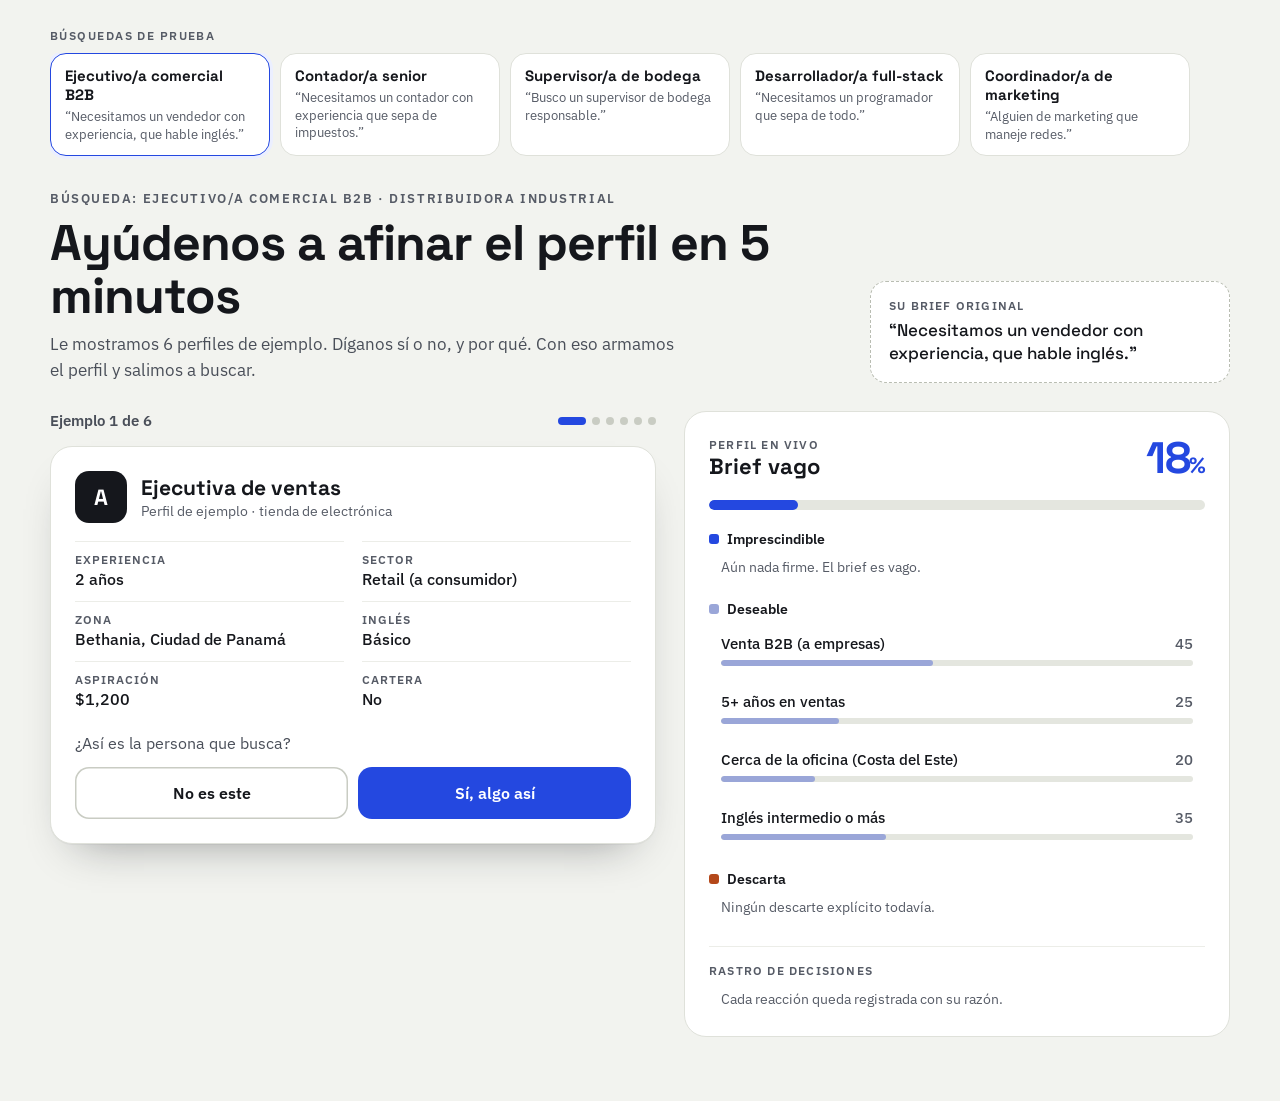
==== calibrador/index.html @ e31af1d2 "Replace recruiter UI with Calibrador de perfil. Ship the static profile-calibration demo as the main" ====
<!doctype html>
<html lang="es">
<head>
  <meta charset="utf-8">
  <meta name="viewport" content="width=device-width, initial-scale=1">
  <title>Calibrador de perfil</title>
  <meta name="description" content="Defina el perfil de su búsqueda reaccionando a ejemplos.">
  <link rel="preconnect" href="https://fonts.googleapis.com">
  <link rel="preconnect" href="https://fonts.gstatic.com" crossorigin>
  <link href="https://fonts.googleapis.com/css2?family=IBM+Plex+Mono:wght@400;500&family=IBM+Plex+Sans:wght@400;500;600&family=Space+Grotesk:wght@500;700&display=swap" rel="stylesheet">
  <link rel="stylesheet" href="./styles.css">
</head>
<body>
  <div id="app"></div>
  <noscript>Esta demo necesita JavaScript.</noscript>
  <script type="module" src="./app.js"></script>
</body>
</html>
---- calibrador/styles.css ----
:root {
  --bg: #F2F3EF;
  --surface: #FFFFFF;
  --ink: #15171C;
  --ink-2: #33373F;
  --muted: #4A4F59;
  --muted-2: #565B66;
  --line: #DFE1DA;
  --line-2: #ECEDE8;
  --chip-line: #C9CCC3;
  --accent: #2448E0;
  --accent-soft: #EBEFFF;
  --nice: #9AA6D8;
  --nice-soft: #E3E7F8;
  --nice-ink: #23336E;
  --ok: #1F7A4D;
  --ok-soft: #DDF0E5;
  --ok-ink: #1A5E3C;
  --no: #B4481A;
  --no-soft: #FBE9DF;
  --no-ink: #8F3410;
  --dark-2: #22252C;
  --dark-muted: #B9BFD0;
  --display: 'Space Grotesk', sans-serif;
  --body: 'IBM Plex Sans', sans-serif;
  --mono: 'IBM Plex Mono', monospace;
}
* { box-sizing: border-box; }
body { margin: 0; background: var(--bg); color: var(--ink); font-family: var(--body); }
button { font-family: inherit; }
h1, h2, h3 { margin: 0; }

.page { min-height: 100vh; padding: 28px 16px 64px; }
.wrap { max-width: 1180px; margin: 0 auto; display: flex; flex-direction: column; gap: 28px; }
.label { font: 600 12px var(--body); letter-spacing: .1em; text-transform: uppercase; color: var(--muted-2); }
.label.light { color: var(--dark-muted); }
.muted-p { margin: 0; font-size: 16px; line-height: 1.5; color: var(--muted); }
.small-p { font-size: 14px; }
.empty { font-size: 14px; color: var(--muted-2); padding: 4px 12px; }

/* Picker */
.picker { display: flex; flex-direction: column; gap: 10px; }
.picker-label { font: 600 12px var(--body); letter-spacing: .12em; text-transform: uppercase; color: var(--muted-2); }
.picker-row { display: flex; gap: 10px; overflow-x: auto; padding-bottom: 6px; scroll-snap-type: x mandatory; }
.pick { flex: 0 0 auto; width: 220px; scroll-snap-align: start; text-align: left; border: 1.5px solid var(--line); background: var(--surface); border-radius: 16px; padding: 12px 14px; cursor: pointer; display: flex; flex-direction: column; gap: 4px; transition: border-color .2s, transform .2s, box-shadow .2s; }
.pick:hover { border-color: var(--ink); transform: translateY(-2px); }
.pick.on { border-color: var(--accent); box-shadow: 0 0 0 3px var(--accent-soft); }
.pick-role { font: 700 15px var(--display); color: var(--ink); }
.pick-quote { font-size: 13px; line-height: 1.35; color: var(--muted-2); }

/* Hero */
.hero { display: flex; flex-wrap: wrap; justify-content: space-between; align-items: flex-end; gap: 20px; }
.hero-text { flex: 1 1 520px; min-width: 0; display: flex; flex-direction: column; gap: 10px; }
.eyebrow { font: 600 13px var(--body); letter-spacing: .12em; text-transform: uppercase; color: var(--muted-2); }
.hero h1 { font: 700 clamp(30px, 4.4vw, 50px)/1.05 var(--display); letter-spacing: -.02em; }
.lede { margin: 0; max-width: 640px; font-size: 17px; line-height: 1.5; color: var(--muted); }
.brief-quote { flex: 0 1 360px; background: var(--surface); border: 1px dashed #B9BDB2; border-radius: 16px; padding: 16px 18px; display: flex; flex-direction: column; gap: 6px; }
.brief-quote .quote { font: 500 17px/1.4 var(--display); }

/* Layout */
.row { display: flex; flex-wrap: wrap; gap: 28px; align-items: flex-start; }
.deck-col { flex: 1 1 440px; min-width: 0; display: flex; flex-direction: column; gap: 16px; }
.deck-top { display: flex; justify-content: space-between; align-items: center; gap: 12px; }
.step { font: 600 15px var(--body); color: var(--muted); }
.dots { display: flex; gap: 6px; align-items: center; }
.dot { display: block; height: 8px; width: 8px; border-radius: 99px; background: var(--chip-line); transition: width .35s cubic-bezier(.2,.85,.2,1), background .35s; }
.dot.past { background: var(--ink); }
.dot.cur { width: 28px; background: var(--accent); }
.deck { position: relative; min-height: 470px; }

/* Card */
.card { background: var(--surface); border: 1px solid var(--line); border-radius: 22px; padding: 24px; position: relative; box-shadow: 0 1px 0 rgba(21,23,28,.04), 0 22px 44px -26px rgba(21,23,28,.45); }
.enter { animation: cardIn .6s cubic-bezier(.2,.85,.2,1) both; }
.out-yes { animation: outYes .44s cubic-bezier(.55,0,.8,.2) forwards; }
.out-no { animation: outNo .44s cubic-bezier(.55,0,.8,.2) forwards; }
@keyframes cardIn { from { opacity: 0; transform: translateY(34px) scale(.95) rotate(-1deg); } to { opacity: 1; transform: none; } }
@keyframes outYes { to { opacity: 0; transform: translateX(75%) rotate(8deg); } }
@keyframes outNo { to { opacity: 0; transform: translateX(-75%) rotate(-8deg); } }
.stamp { position: absolute; top: 22px; right: 22px; border: 3px solid currentColor; border-radius: 10px; padding: 4px 14px; font: 700 22px var(--display); letter-spacing: .1em; animation: stamp .3s cubic-bezier(.2,1.7,.4,1) both; }
.stamp.yes { color: var(--ok); } .stamp.no { color: var(--no); }
@keyframes stamp { from { opacity: 0; transform: scale(1.9) rotate(-14deg); } to { opacity: 1; transform: rotate(-8deg); } }
.card-head { display: flex; gap: 14px; align-items: center; margin-bottom: 18px; }
.avatar { width: 52px; height: 52px; border-radius: 14px; background: var(--ink); color: #fff; display: grid; place-items: center; font: 700 22px var(--display); flex: none; }
.card-titles { display: flex; flex-direction: column; gap: 2px; min-width: 0; }
.card-title { font: 700 21px/1.2 var(--display); }
.card-sub { font-size: 14px; color: var(--muted-2); }
.fields { margin: 0; display: grid; grid-template-columns: repeat(2, minmax(0, 1fr)); gap: 12px 18px; }
.field { display: flex; flex-direction: column; gap: 2px; border-top: 1px solid var(--line-2); padding-top: 10px; }
.field dt { font-size: 12px; font-weight: 600; letter-spacing: .08em; text-transform: uppercase; color: var(--muted-2); }
.field dd { margin: 0; font-size: 16px; font-weight: 500; }
.verdict, .reasons { margin-top: 22px; display: flex; flex-direction: column; gap: 12px; }
.reasons { animation: slideUp .38s cubic-bezier(.2,.8,.2,1) both; }
@keyframes slideUp { from { opacity: 0; transform: translateY(12px); } to { opacity: 1; transform: none; } }
.reasons-title { font: 600 16px var(--body); }
.reasons-title span { font-weight: 400; color: var(--muted-2); }
.chips { display: flex; flex-wrap: wrap; gap: 8px; }
.chip { appearance: none; border: 1.5px solid var(--chip-line); background: #fff; color: var(--ink); border-radius: 999px; padding: 10px 16px; min-height: 44px; font: 500 15px var(--body); cursor: pointer; transition: background .2s, color .2s, border-color .2s, transform .25s cubic-bezier(.2,1.6,.4,1); }
.chip:hover { border-color: var(--ink); }
.chip.on { background: var(--ink); color: #fff; border-color: var(--ink); transform: scale(1.05); }

/* Buttons */
.btn-row { display: flex; gap: 10px; flex-wrap: wrap; }
.btn { appearance: none; border: 0; border-radius: 14px; min-height: 52px; padding: 0 22px; font: 600 16px var(--body); cursor: pointer; transition: transform .15s ease, box-shadow .2s ease, background .25s ease; }
.btn:hover { transform: translateY(-2px); }
.btn:active { transform: translateY(0) scale(.98); }
.btn.small { min-height: 44px; }
.btn.grow { flex: 1 1 140px; }
.btn.primary { background: var(--accent); color: #fff; }
.btn.dark { background: var(--ink); color: #fff; }
.btn.ok { background: var(--ok); color: #fff; }
.btn.ghost { background: #fff; color: var(--ink); box-shadow: inset 0 0 0 1.5px var(--chip-line); }
.btn.ghost:hover { box-shadow: inset 0 0 0 1.5px var(--ink); }

/* Done card */
.done { display: flex; flex-direction: column; gap: 16px; animation: cardIn .7s cubic-bezier(.2,.85,.2,1) both; }
.sending { animation: send .9s cubic-bezier(.6,0,.3,1) both; }
@keyframes send { 0% { transform: none; } 40% { transform: scale(.96); } 100% { transform: none; } }
.done-badge { width: 56px; height: 56px; border-radius: 16px; background: var(--ok); display: grid; place-items: center; }
.done-title { font: 700 28px/1.15 var(--display); }
.summary { background: var(--bg); border-radius: 14px; padding: 16px; font: 500 16px/1.5 var(--display); }

/* Live panel */
.live { flex: 1 1 380px; min-width: 0; background: var(--surface); border: 1px solid var(--line); border-radius: 22px; padding: 24px; display: flex; flex-direction: column; gap: 20px; }
.live-head { display: flex; justify-content: space-between; align-items: flex-end; gap: 12px; }
.meter-label { font: 700 22px var(--display); }
.pct { font: 700 44px/1 var(--display); letter-spacing: -.03em; color: var(--accent); }
.pct span { font-size: 22px; }
.meter { height: 10px; border-radius: 99px; background: #E4E6DF; overflow: hidden; }
.meterfill { height: 100%; border-radius: 99px; background: var(--accent); transition: width .9s cubic-bezier(.2,.85,.2,1); }
.insight { border: 1.5px solid var(--accent); background: var(--accent-soft); border-radius: 16px; padding: 16px; display: flex; flex-direction: column; gap: 12px; animation: drop .55s cubic-bezier(.2,1.35,.4,1) both, pulse 1.8s .6s ease-in-out infinite; }
@keyframes drop { from { opacity: 0; transform: translateY(-14px) scale(.97); } to { opacity: 1; transform: none; } }
@keyframes pulse { 0%,100% { box-shadow: 0 0 0 0 rgba(36,72,224,.35); } 50% { box-shadow: 0 0 0 9px rgba(36,72,224,0); } }
.insight-body { display: flex; gap: 10px; align-items: flex-start; font-size: 15px; line-height: 1.45; }
.insight-icon { flex: none; margin-top: 2px; color: var(--accent); }
.group { display: flex; flex-direction: column; gap: 6px; }
.group-title { font: 600 14px var(--body); display: flex; align-items: center; gap: 8px; }
.sw { width: 10px; height: 10px; border-radius: 3px; }
.sw.must { background: var(--accent); } .sw.nice { background: var(--nice); } .sw.no { background: var(--no); }
.crit { animation: pop .55s cubic-bezier(.2,1.45,.4,1) both; border-radius: 12px; padding: 10px 12px; transition: background .5s ease; }
.crit.hot { background: var(--accent-soft); }
@keyframes pop { from { opacity: 0; transform: translateY(10px) scale(.92); } to { opacity: 1; transform: none; } }
.crit-top { display: flex; justify-content: space-between; gap: 10px; font-size: 15px; font-weight: 500; margin-bottom: 7px; }
.num { color: var(--muted-2); font-variant-numeric: tabular-nums; }
.bar { height: 6px; border-radius: 99px; background: #E4E6DF; overflow: hidden; }
.fill { height: 100%; border-radius: 99px; transform-origin: left center; transition: width .75s cubic-bezier(.2,.85,.2,1); animation: grow .8s cubic-bezier(.2,.85,.2,1) both; }
.fill.must { background: var(--accent); } .fill.nice { background: var(--nice); }
@keyframes grow { from { transform: scaleX(0); } to { transform: none; } }
.db-row { display: flex; flex-wrap: wrap; gap: 8px; }
.db-pill { display: inline-flex; padding: 8px 12px; border-radius: 999px; background: var(--no-soft); color: var(--no-ink); font-size: 14px; font-weight: 600; animation: pop .5s cubic-bezier(.2,1.45,.4,1) both; }
.trail { border-top: 1px solid var(--line-2); padding-top: 16px; display: flex; flex-direction: column; gap: 8px; }
.logrow { display: flex; gap: 10px; align-items: baseline; font-size: 14px; line-height: 1.4; color: var(--ink-2); animation: pop .45s cubic-bezier(.2,1.4,.4,1) both; }
.tag { flex: none; font: 700 13px var(--display); padding: 2px 8px; border-radius: 6px; }
.tag.yes { background: var(--ok-soft); color: var(--ok-ink); } .tag.no { background: var(--no-soft); color: var(--no-ink); }

/* Kit */
.kit { background: var(--ink); color: #fff; border-radius: 26px; padding: 28px 20px; display: flex; flex-direction: column; scroll-margin-top: 24px; animation: rise .8s cubic-bezier(.2,.85,.2,1) both; }
@keyframes rise { from { opacity: 0; transform: translateY(40px); } to { opacity: 1; transform: none; } }
.kit-head { display: flex; flex-direction: column; gap: 6px; margin-bottom: 22px; }
.kit h2 { font: 700 clamp(26px, 3.4vw, 38px)/1.1 var(--display); letter-spacing: -.02em; }
.master { background: #fff; color: var(--ink); border-radius: 22px; padding: 24px; display: flex; flex-direction: column; gap: 22px; animation: rise .8s .15s cubic-bezier(.2,.85,.2,1) both; }
.master-top { display: flex; flex-wrap: wrap; justify-content: space-between; gap: 16px; align-items: flex-start; }
.master-id { display: flex; flex-direction: column; gap: 6px; flex: 1 1 380px; min-width: 0; }
.master-badges { display: flex; gap: 8px; flex-wrap: wrap; align-items: center; }
.approved { font-size: 13px; font-weight: 600; padding: 4px 10px; border-radius: 999px; background: var(--ok-soft); color: var(--ok-ink); }
.master h3 { font: 700 30px/1.15 var(--display); letter-spacing: -.01em; }
.master-pct { display: flex; flex-direction: column; align-items: flex-end; gap: 2px; }
.master-pct .big { font: 700 40px/1 var(--display); color: var(--accent); }
.master-pct .small { font-size: 13px; color: var(--muted-2); }
.sentence { font: 500 19px/1.5 var(--display); background: var(--bg); border-radius: 14px; padding: 16px 18px; }
.master-cols { display: flex; flex-wrap: wrap; gap: 28px; align-items: flex-start; }
.master-crit { flex: 1 1 440px; min-width: 0; display: flex; flex-direction: column; gap: 4px; }
.master-crit > .label { margin-bottom: 6px; }
.mrow { display: flex; flex-direction: column; gap: 6px; padding: 12px 0; border-top: 1px solid var(--line-2); animation: pop .5s cubic-bezier(.2,1.4,.4,1) both; }
.mrow:nth-child(3) { animation-delay: .08s; } .mrow:nth-child(4) { animation-delay: .16s; } .mrow:nth-child(5) { animation-delay: .24s; }
.mrow:nth-child(6) { animation-delay: .32s; } .mrow:nth-child(7) { animation-delay: .4s; } .mrow:nth-child(8) { animation-delay: .48s; }
.mrow-top { display: flex; justify-content: space-between; align-items: center; gap: 10px; flex-wrap: wrap; }
.mrow-label { font-size: 16px; font-weight: 600; }
.lvl { font-size: 12px; font-weight: 600; padding: 4px 10px; border-radius: 999px; }
.lvl.must { background: var(--accent); color: #fff; } .lvl.nice { background: var(--nice-soft); color: var(--nice-ink); } .lvl.gone { background: var(--line-2); color: var(--muted); }
.mrow-ev { font-size: 14px; line-height: 1.45; color: var(--muted); }
.mrow-change { font-size: 13px; font-weight: 600; color: var(--no-ink); }
.master-side { flex: 1 1 300px; min-width: 0; display: flex; flex-direction: column; gap: 22px; }
.side-block { display: flex; flex-direction: column; gap: 8px; }
.side-block.open { border: 1.5px dashed #B9BDB2; border-radius: 14px; padding: 14px; }
.db-card { background: var(--no-soft); border-radius: 12px; padding: 10px 12px; display: flex; flex-direction: column; gap: 2px; }
.db-l { font-size: 15px; font-weight: 600; color: var(--no-ink); } .db-e { font-size: 13px; color: #6B3A22; }
.ex { display: flex; gap: 10px; align-items: center; font-size: 14px; line-height: 1.35; }
.ex-l { flex: none; width: 32px; height: 32px; border-radius: 9px; background: #E7E8E2; color: var(--ink); display: grid; place-items: center; font: 700 15px var(--display); }
.ex-l.yes { background: var(--ok); color: #fff; }
.open-q { display: flex; gap: 8px; font-size: 14px; line-height: 1.4; }
.qmark { flex: none; font-weight: 700; color: var(--accent); }
.feed-wrap { display: flex; flex-direction: column; align-items: center; gap: 6px; padding: 10px 0; }
.feed { height: 56px; width: 4px; border-radius: 4px; background: linear-gradient(180deg, #fff 0 40%, rgba(255,255,255,.15) 40% 100%); background-size: 100% 24px; animation: flow 1.1s linear infinite; }
@keyframes flow { from { background-position: 0 0; } to { background-position: 0 24px; } }
.feed-label { font-size: 13px; font-weight: 600; letter-spacing: .08em; text-transform: uppercase; color: var(--dark-muted); text-align: center; }
.channels { display: flex; flex-wrap: wrap; gap: 20px; align-items: flex-start; }
.chan-nav { flex: 1 1 260px; max-width: 100%; min-width: 0; display: flex; flex-direction: column; gap: 14px; }
.chan-group { display: flex; flex-direction: column; gap: 2px; }
.chan-group-title { font: 600 12px var(--body); letter-spacing: .12em; text-transform: uppercase; color: #8C93A3; padding: 0 14px 4px; }
.chan { appearance: none; border: 0; width: 100%; text-align: left; background: transparent; color: #C9CEDB; min-height: 44px; padding: 8px 14px; border-radius: 12px; font: 500 15px var(--body); cursor: pointer; transition: background .25s, color .25s, padding .25s; }
.chan:hover { color: #fff; background: var(--dark-2); }
.chan.on { background: #fff; color: var(--ink); padding-left: 18px; }
.chan-panel-wrap { flex: 999 1 520px; min-width: 0; }
.panel { background: #fff; color: var(--ink); border-radius: 20px; padding: 22px; display: flex; flex-direction: column; gap: 16px; animation: panelIn .45s cubic-bezier(.2,.85,.2,1) both; }
@keyframes panelIn { from { opacity: 0; transform: translateX(16px); } to { opacity: 1; transform: none; } }
.panel-top { display: flex; justify-content: space-between; align-items: flex-start; gap: 12px; flex-wrap: wrap; }
.derived { display: inline-block; font-size: 12px; font-weight: 600; padding: 4px 10px; border-radius: 999px; background: var(--accent-soft); color: var(--nice-ink); margin-bottom: 4px; }
.panel-title { font: 700 22px/1.2 var(--display); }
.panel-body { background: var(--bg); border-radius: 14px; padding: 18px; white-space: pre-wrap; overflow-wrap: anywhere; font-size: 15px; line-height: 1.6; }
.panel-body.mono { font-family: var(--mono); font-size: 14px; }

/* Research strip (?research=1) */
.research { display: grid; grid-template-columns: repeat(auto-fit, minmax(260px, 1fr)); gap: 16px; }
.r-before, .r-after { border-radius: 18px; padding: 20px; display: flex; flex-direction: column; gap: 6px; }
.r-before { background: #E7E8E2; } .r-after { background: #fff; border: 1px solid var(--line); }
.r-big { font: 700 22px/1.2 var(--display); } .r-small { font-size: 15px; line-height: 1.45; color: #3E424B; }

@media (prefers-reduced-motion: reduce) { *, *::before, *::after { animation: none !important; transition: none !important; } }
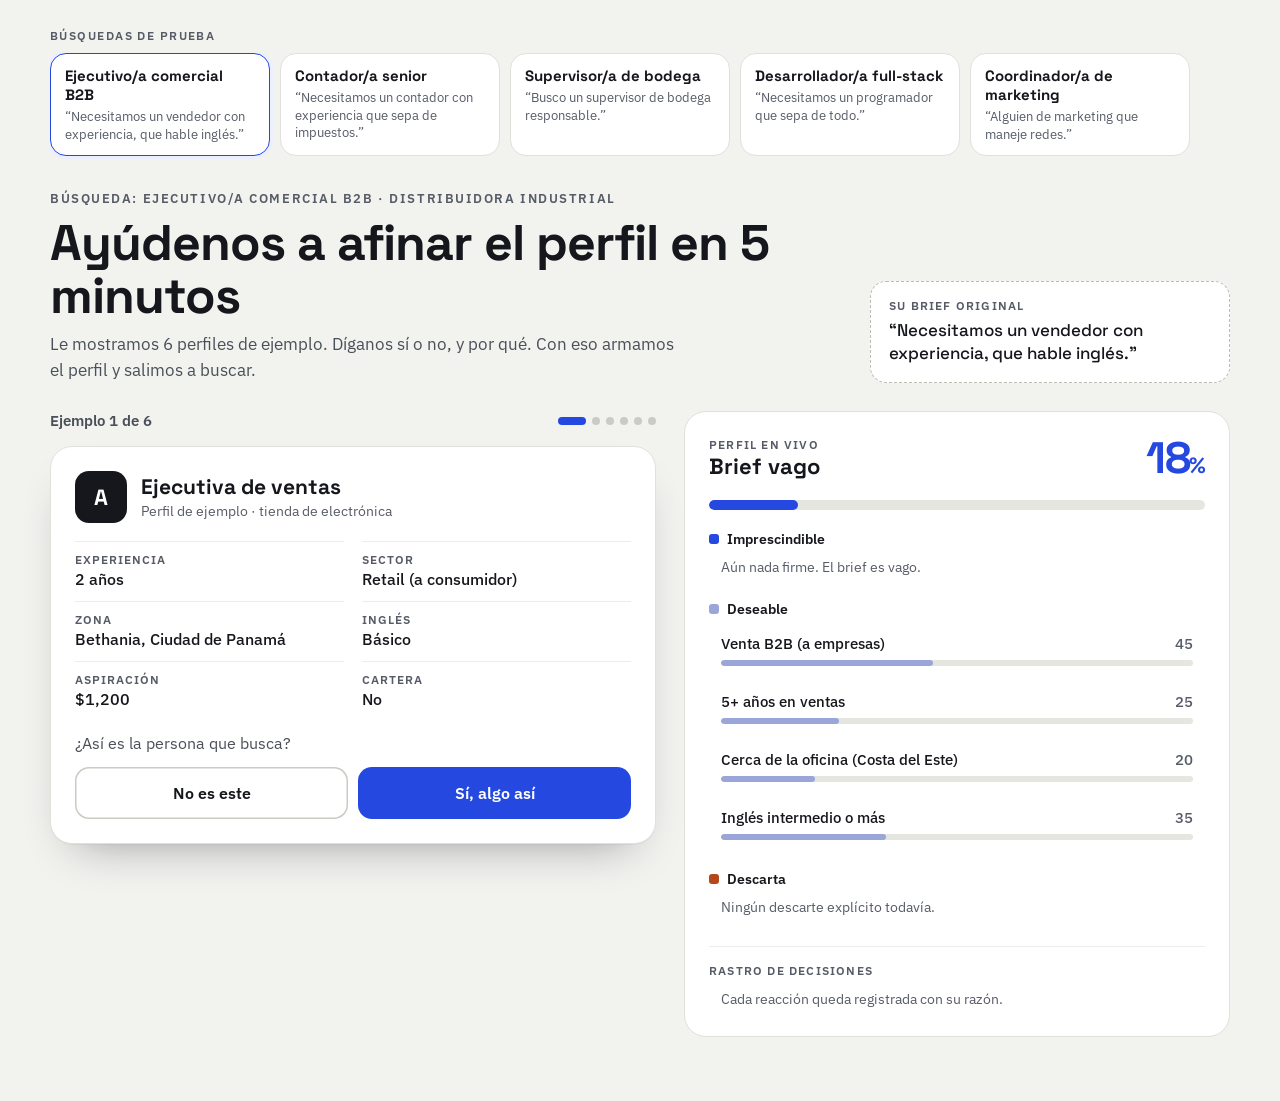
==== commit d6cf22ca: "Scroll to the master profile after six examples and fit phones. Jump the window to the profile as so" ====
--- a/calibrador/index.html
+++ b/calibrador/index.html
@@ -2,7 +2,7 @@
 <html lang="es">
 <head>
   <meta charset="utf-8">
-  <meta name="viewport" content="width=device-width, initial-scale=1">
+  <meta name="viewport" content="width=device-width, initial-scale=1, viewport-fit=cover">
   <title>Calibrador de perfil</title>
   <meta name="description" content="Defina el perfil de su búsqueda reaccionando a ejemplos.">
   <link rel="preconnect" href="https://fonts.googleapis.com">
--- a/calibrador/styles.css
+++ b/calibrador/styles.css
@@ -215,4 +215,37 @@
 .r-before { background: #E7E8E2; } .r-after { background: #fff; border: 1px solid var(--line); }
 .r-big { font: 700 22px/1.2 var(--display); } .r-small { font-size: 15px; line-height: 1.45; color: #3E424B; }
 
+@media (max-width: 720px) {
+  .page { padding: 16px 14px calc(32px + env(safe-area-inset-bottom)); }
+  .wrap { gap: 18px; }
+  .hero { align-items: stretch; }
+  .hero h1 { font-size: 32px; }
+  .lede { font-size: 16px; }
+  .brief-quote { flex: 1 1 100%; }
+  .picker-row { margin: 0 -14px; padding: 0 14px 8px; -webkit-overflow-scrolling: touch; }
+  .pick { width: min(240px, 78vw); }
+  .row { flex-direction: column; gap: 16px; }
+  .deck-col, .live { flex: 1 1 auto; width: 100%; }
+  .deck { min-height: 0; }
+  .card, .live, .master, .panel { padding: 16px; }
+  .fields { grid-template-columns: 1fr; }
+  .card-title { font-size: 19px; }
+  .field dd { overflow-wrap: anywhere; }
+  .btn-row { flex-direction: column; }
+  .btn-row .btn { width: 100%; }
+  .done-title { font-size: 24px; }
+  .pct { font-size: 36px; }
+  .kit { padding: 16px 12px; border-radius: 18px; }
+  .master h3 { font-size: 24px; }
+  .master-pct { flex-direction: row; align-items: baseline; justify-content: space-between; width: 100%; }
+  .sentence { font-size: 16px; padding: 14px; }
+  .channels { flex-direction: column; }
+  .chan-nav, .chan-panel-wrap { flex: 1 1 auto; width: 100%; }
+  .panel-body { font-size: 14px; }
+  .ex { align-items: flex-start; }
+  .chip { max-width: 100%; text-align: left; }
+}
+@media (hover: none) {
+  .btn:hover, .pick:hover, .chip:hover { transform: none; }
+}
 @media (prefers-reduced-motion: reduce) { *, *::before, *::after { animation: none !important; transition: none !important; } }
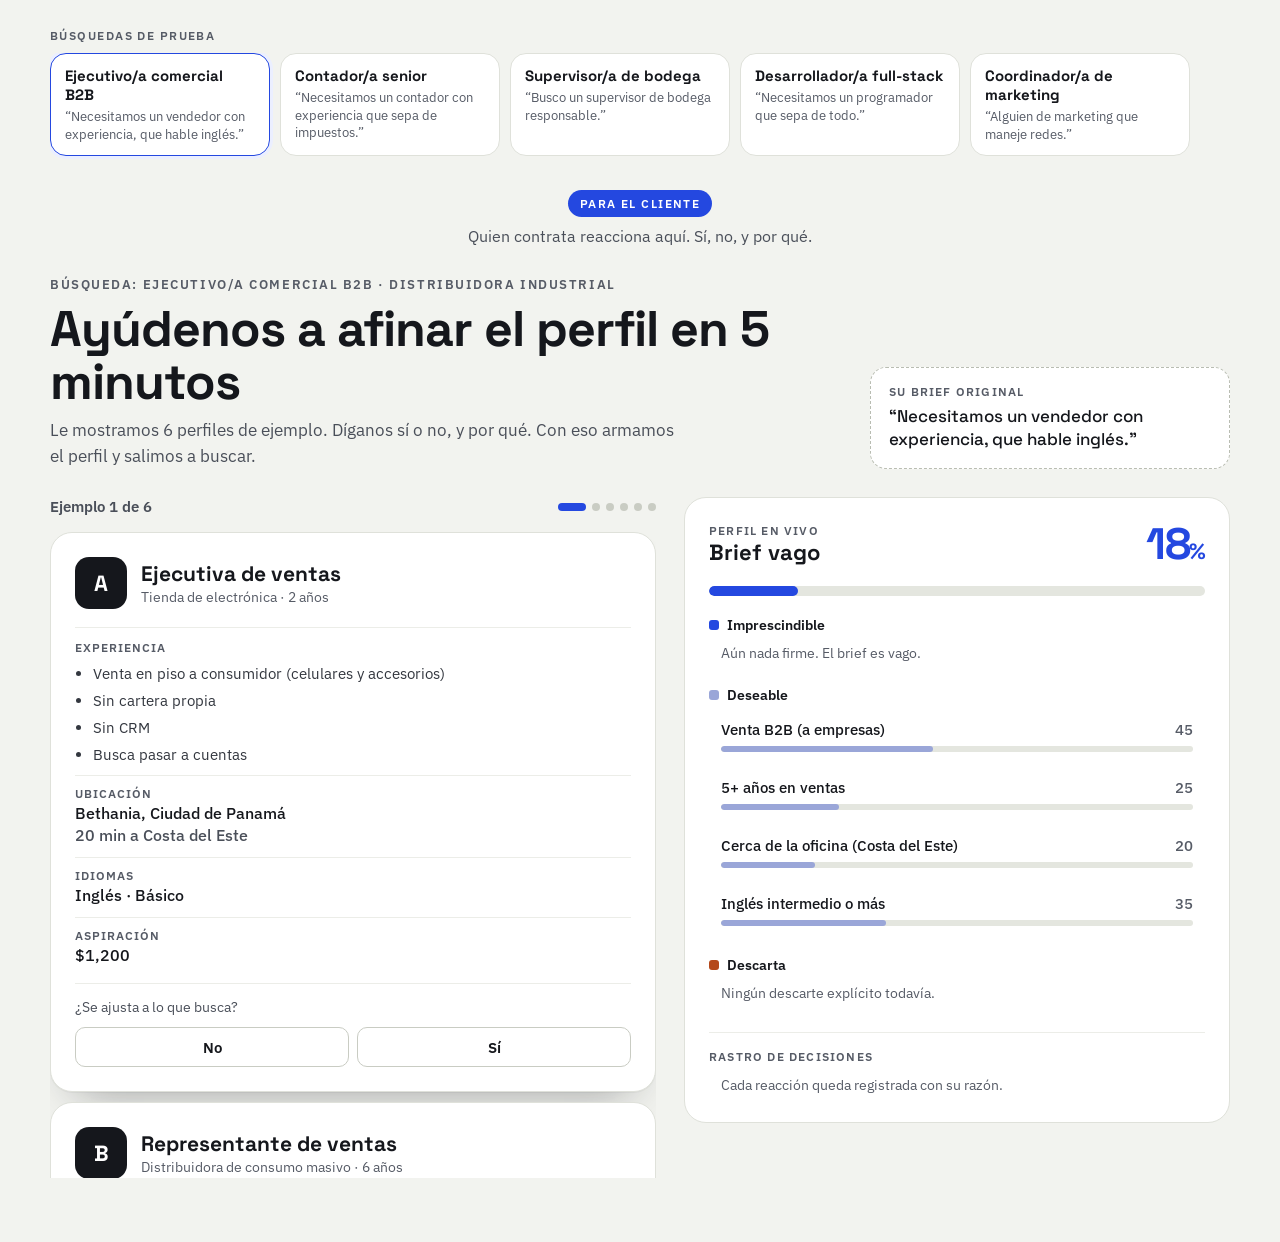
==== commit a22e19b9: "Add a Zeli favicon and loosen the mobile header. The phone view stacked large brief cards, the audie" ====
--- a/calibrador/index.html
+++ b/calibrador/index.html
@@ -5,6 +5,9 @@
   <meta name="viewport" content="width=device-width, initial-scale=1, viewport-fit=cover">
   <title>Calibrador de perfil</title>
   <meta name="description" content="Defina el perfil de su búsqueda reaccionando a ejemplos.">
+  <link rel="icon" href="./favicon.svg" type="image/svg+xml">
+  <link rel="icon" href="./favicon.ico" sizes="32x32">
+  <link rel="apple-touch-icon" href="./apple-touch-icon.png">
   <link rel="preconnect" href="https://fonts.googleapis.com">
   <link rel="preconnect" href="https://fonts.gstatic.com" crossorigin>
   <link href="https://fonts.googleapis.com/css2?family=IBM+Plex+Mono:wght@400;500&family=IBM+Plex+Sans:wght@400;500;600&family=Space+Grotesk:wght@500;700&display=swap" rel="stylesheet">
--- a/calibrador/styles.css
+++ b/calibrador/styles.css
@@ -48,6 +48,15 @@
 .pick-role { font: 700 15px var(--display); color: var(--ink); }
 .pick-quote { font-size: 13px; line-height: 1.35; color: var(--muted-2); }
 
+/* Audience */
+.audience { display: flex; flex-direction: column; align-items: center; text-align: center; gap: 8px; }
+.audience-pill { display: inline-flex; background: var(--accent); color: #fff; font: 600 12px var(--body); letter-spacing: .12em; text-transform: uppercase; border-radius: 999px; padding: 6px 12px; }
+.audience p { margin: 0; max-width: 520px; color: var(--muted); font-size: 16px; line-height: 1.45; }
+.handoff { display: flex; flex-direction: column; gap: 18px; scroll-margin-top: 16px; }
+.handoff-line { display: flex; align-items: center; gap: 14px; }
+.handoff-line::before, .handoff-line::after { content: ''; flex: 1; height: 1px; background: #D5D8D0; }
+.handoff-line span { flex: none; background: #fff; border: 1px solid var(--line); border-radius: 999px; padding: 8px 14px; color: var(--ink-2); font: 600 14px var(--body); text-align: center; }
+
 /* Hero */
 .hero { display: flex; flex-wrap: wrap; justify-content: space-between; align-items: flex-end; gap: 20px; }
 .hero-text { flex: 1 1 520px; min-width: 0; display: flex; flex-direction: column; gap: 10px; }
@@ -85,9 +94,32 @@
 .card-title { font: 700 21px/1.2 var(--display); }
 .card-sub { font-size: 14px; color: var(--muted-2); }
 .fields { margin: 0; display: grid; grid-template-columns: repeat(2, minmax(0, 1fr)); gap: 12px 18px; }
+.fields.rich { grid-template-columns: 1fr; }
 .field { display: flex; flex-direction: column; gap: 2px; border-top: 1px solid var(--line-2); padding-top: 10px; }
 .field dt { font-size: 12px; font-weight: 600; letter-spacing: .08em; text-transform: uppercase; color: var(--muted-2); }
 .field dd { margin: 0; font-size: 16px; font-weight: 500; }
+.field-extra { font-size: 14px; font-weight: 400; color: var(--muted); margin-top: 2px; }
+.job { border-top: 1px solid var(--line-2); padding: 12px 0 4px; }
+.job-label { font-size: 12px; font-weight: 600; letter-spacing: .08em; text-transform: uppercase; color: var(--muted-2); }
+.job-bullets { margin: 8px 0 0; padding: 0 0 0 18px; }
+.job-bullets li { font-size: 15px; line-height: 1.4; color: var(--ink-2); margin: 0 0 6px; }
+.choose { margin-top: 18px; padding-top: 14px; border-top: 1px solid var(--line-2); display: flex; flex-direction: column; gap: 10px; }
+.choose-q { margin: 0; font-size: 14px; line-height: 1.35; color: var(--muted); }
+.choose-row { display: flex; gap: 8px; }
+.choose-btn { appearance: none; flex: 1; min-height: 40px; border-radius: 10px; border: 1.5px solid var(--chip-line); background: #fff; color: var(--ink); font: 600 15px var(--body); cursor: pointer; }
+.choose-btn.yes.on { background: var(--ok-soft); border-color: #7BB892; color: var(--ok-ink); }
+.choose-btn.no.on { background: var(--no-soft); border-color: #E2B198; color: var(--no-ink); }
+.choose-chips { display: flex; flex-wrap: wrap; gap: 6px; }
+.choose-chip { appearance: none; border: 1.5px solid var(--chip-line); background: #fff; color: var(--ink); border-radius: 999px; padding: 7px 12px; min-height: 34px; font: 500 14px var(--body); cursor: pointer; }
+.choose-chip.on { background: var(--ink); color: #fff; border-color: var(--ink); }
+.choose-foot { display: flex; align-items: center; justify-content: space-between; gap: 12px; min-height: 36px; }
+.choose-skip { appearance: none; border: 0; background: none; padding: 0; color: var(--muted-2); font: 500 14px var(--body); cursor: pointer; }
+.choose-go { appearance: none; border: 0; background: none; padding: 0; color: var(--accent); font: 600 15px var(--body); cursor: pointer; }
+.carousel { position: relative; }
+.carousel-viewport { overflow: hidden; }
+.carousel-track { display: flex; flex-direction: column; gap: 10px; transition: transform .45s cubic-bezier(.22,.82,.2,1); }
+.carousel-track.snap { transition: none; }
+.peek { pointer-events: none; }
 .verdict, .reasons { margin-top: 22px; display: flex; flex-direction: column; gap: 12px; }
 .reasons { animation: slideUp .38s cubic-bezier(.2,.8,.2,1) both; }
 @keyframes slideUp { from { opacity: 0; transform: translateY(12px); } to { opacity: 1; transform: none; } }
@@ -157,6 +189,7 @@
 @keyframes rise { from { opacity: 0; transform: translateY(40px); } to { opacity: 1; transform: none; } }
 .kit-head { display: flex; flex-direction: column; gap: 6px; margin-bottom: 22px; }
 .kit h2 { font: 700 clamp(26px, 3.4vw, 38px)/1.1 var(--display); letter-spacing: -.02em; }
+.kit-note { margin: 4px 0 0; max-width: 640px; color: var(--dark-muted); font-size: 16px; line-height: 1.45; }
 .master { background: #fff; color: var(--ink); border-radius: 22px; padding: 24px; display: flex; flex-direction: column; gap: 22px; animation: rise .8s .15s cubic-bezier(.2,.85,.2,1) both; }
 .master-top { display: flex; flex-wrap: wrap; justify-content: space-between; gap: 16px; align-items: flex-start; }
 .master-id { display: flex; flex-direction: column; gap: 6px; flex: 1 1 380px; min-width: 0; }
@@ -216,19 +249,28 @@
 .r-big { font: 700 22px/1.2 var(--display); } .r-small { font-size: 15px; line-height: 1.45; color: #3E424B; }
 
 @media (max-width: 720px) {
-  .page { padding: 16px 14px calc(32px + env(safe-area-inset-bottom)); }
-  .wrap { gap: 18px; }
+  .page { padding: 20px 14px calc(32px + env(safe-area-inset-bottom)); }
+  .wrap { gap: 26px; }
   .hero { align-items: stretch; }
   .hero h1 { font-size: 32px; }
   .lede { font-size: 16px; }
   .brief-quote { flex: 1 1 100%; }
-  .picker-row { margin: 0 -14px; padding: 0 14px 8px; -webkit-overflow-scrolling: touch; }
-  .pick { width: min(240px, 78vw); }
+  .picker { gap: 8px; }
+  .picker-label { font-size: 11px; letter-spacing: .14em; }
+  .picker-row { margin: 0 -14px; padding: 0 14px 2px; -webkit-overflow-scrolling: touch; }
+  .pick { width: auto; max-width: none; padding: 9px 14px; border-radius: 12px; box-shadow: none; }
+  .pick.on { box-shadow: 0 0 0 2px var(--accent-soft); }
+  .pick-role { font-size: 14px; }
+  .pick-quote { display: none; }
+  .audience { gap: 6px; }
+  .audience-pill { font-size: 11px; padding: 5px 10px; letter-spacing: .1em; }
+  .audience p { font-size: 14px; max-width: 280px; }
   .row { flex-direction: column; gap: 16px; }
   .deck-col, .live { flex: 1 1 auto; width: 100%; }
   .deck { min-height: 0; }
   .card, .live, .master, .panel { padding: 16px; }
-  .fields { grid-template-columns: 1fr; }
+  .fields, .fields.rich { grid-template-columns: 1fr; }
+  .choose-row { flex-direction: row; }
   .card-title { font-size: 19px; }
   .field dd { overflow-wrap: anywhere; }
   .btn-row { flex-direction: column; }
@@ -244,6 +286,7 @@
   .panel-body { font-size: 14px; }
   .ex { align-items: flex-start; }
   .chip { max-width: 100%; text-align: left; }
+  .handoff-line span { font-size: 13px; padding: 8px 12px; }
 }
 @media (hover: none) {
   .btn:hover, .pick:hover, .chip:hover { transform: none; }
